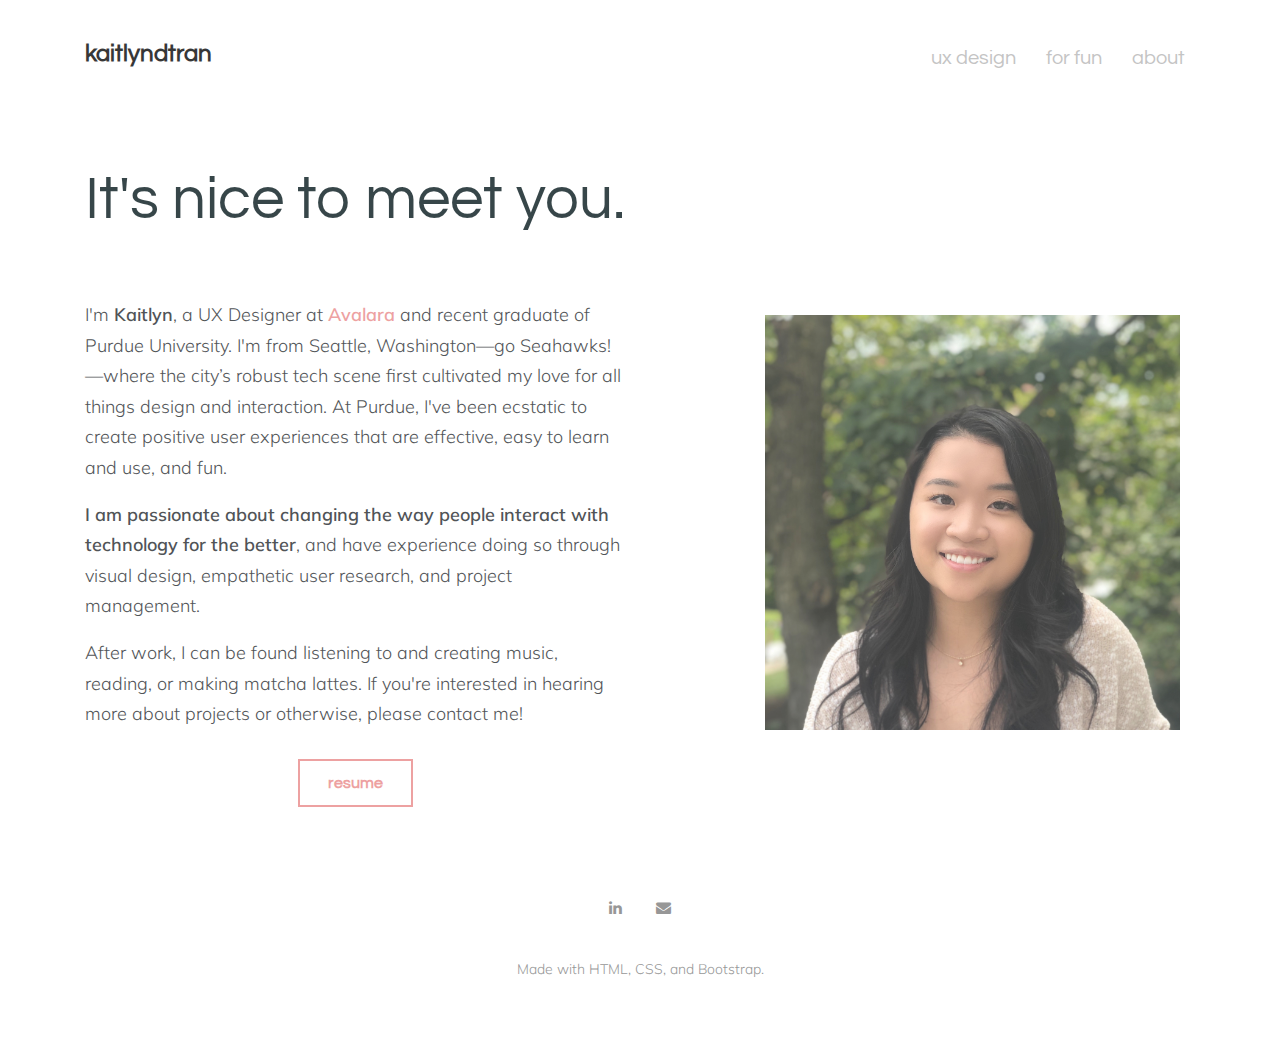
==== about.html @ 1f52c0ce "new portfolio updates" ====
<!DOCTYPE html>
<html lang="en">
<head>
	<title>Kaitlyn Tran</title>
	<meta charset="UTF-8">
	<meta name="description" content="Kaitlyn Tran">
	<meta name="keywords" content="portfolio, kaitlyn tran, kaitlyn, tran, ux design, ux, design, ui, product, management">
	<meta name="viewport" content="width=device-width, initial-scale=1.0">
	
    <!-- Favicon -->
	<!-- <link href="img/favicon/favicon.ico" rel="shortcut icon"/> -->
	<link rel="apple-touch-icon" sizes="180x180" href="/apple-touch-icon.png">
	<link rel="icon" type="image/png" sizes="32x32" href="/favicon-32x32.png">
	<link rel="icon" type="image/png" sizes="16x16" href="/favicon-16x16.png">
	<link rel="manifest" href="/site.webmanifest">
	<link rel="mask-icon" href="/safari-pinned-tab.svg" color="#ffffff">
	<meta name="msapplication-TileColor" content="#ffffff">
	<meta name="theme-color" content="#ffffff">

	<!-- Google Fonts -->
    <link href="https://fonts.googleapis.com/css?family=Muli:300,400,400i,700|Questrial:400,600,700&display=swap" rel="stylesheet">
    
	<!-- Stylesheets -->
	<link rel="stylesheet" href="css/bootstrap.min.css"/>
	<link rel="stylesheet" href="css/font-awesome.min.css"/>
	<link rel="stylesheet" href="css/magnific-popup.css"/>
	<link rel="stylesheet" href="css/style.css"/>


	<!--[if lt IE 9]>
	  <script src="https://oss.maxcdn.com/html5shiv/3.7.2/html5shiv.min.js"></script>
	  <script src="https://oss.maxcdn.com/respond/1.4.2/respond.min.js"></script>
	<![endif]-->

</head>
<body>
    <!-- Page Preloder -->
	<div id="preloder">
		<div class="loader"></div>
	</div>

	<!-- header section start -->
	<header class="header-section">
		<div class="container">
			<div class="row">
				<div class="col-lg-4 col-md-3">
					<div class="logo">
                        <h2 class="site-logo"><a href="/">kaitlyndtran</a></h2>
					</div>
				</div>
            
				<div class="col-lg-8 col-md-9">
					<nav class="main-menu">
						<ul>
							<li><a href="/">ux design</a></li>
							<li><a href="forfun">for fun</a></li>
							<li><a href="about">about</a></li>
						</ul>
					</nav>
				</div>
			</div>
		</div>
		<div class="nav-switch">
			<i class="fa fa-bars"></i>
		</div>
	</header>
	<!-- header section end -->

	<!-- intro section start -->
	<section class="intro-section">
		<div class="container text-left">
			<div class="row">
				<div class="col-xl-10">
					<h2 class="section-title">It's nice to meet you.</h2>
                    <p>
                    </p>
				</div>
			</div>
		</div>
	</section>
	<!-- intro section end -->


	<!-- page section start -->
	<section class="page-section">
		<div class="container">
			<div class="row">
				<div class="col-lg-6">
					<p>
                        I'm <b>Kaitlyn</b>, a UX Designer at <a href="https://www.avalara.com/us/en/index.html" target="_blank">Avalara</a> and recent graduate of Purdue University. 
                        I'm from Seattle, Washington—go Seahawks!—where the city’s robust tech scene first cultivated my love for all things design and interaction. At Purdue, I've been ecstatic to create positive user experiences that are effective, easy to learn and use, and fun.
                    <br>    
                    <p>
                        <b>I am passionate about changing the way people interact with technology for the better</b>, and have experience doing so through visual design, empathetic user research, and project management.
                    <br>
                    <p>
                        After work, I can be found listening to and creating music, reading, or making matcha lattes. If you're interested in hearing more about projects or otherwise, please contact me!
					</p>

					<br>
					
					<div style="text-align:center;">
						<a href="https://drive.google.com/file/d/12-QTcdTTbB1R2QkmXSNYp4z5lCqF_KoY/view?usp=sharing" target="_blank" class="site-btn">resume</a>
					</div>

				</div>
				<div class="col-lg-5 offset-lg-1">
					<figure>
						<img src="img/about/about.png" alt="aboutpicture">
					
					
					</figure>
				</div>
			</div>
		</div>
	</section>
	<!-- page section end -->

	<!-- footer section start -->
	<footer class="footer-section text-center">
		<div class="container">
			<div class="social-links">
				<a href="https://www.linkedin.com/in/kaitlyndtran/" target="_blank"><span class="fa fa-linkedin"></span></a>
				<a href="mailto:kaitlyndtran@gmail.com"><span class="fa fa-envelope"></span></a>
			</div>
		</div>
		<div class="copyright">
			Made with HTML, CSS, and Bootstrap.
		</div>
	</footer>
	<!-- footer section end -->

	<!--====== Javascripts & Jquery ======-->
	<script src="js/jquery-2.1.4.min.js"></script>
	<script src="js/bootstrap.min.js"></script>
	<!--<script src="js/mixitup.min.js"></script>
	<script src="js/magnific-popup.min.js"></script>-->
	<script src="js/main.js"></script>
</body>
</html>
---- css/style.css ----
html,
body {
  height: 100%;
  font-weight: 300;
  font-family: 'Muli', sans-serif;
}

h1,
h2,
h3,
h4,
h5,
h6 {
  color: #001418;
  margin: 0;
  font-weight: 400;
  font-family: 'Questrial', sans-serif;

}

p {
  font-size: 18px;
  /* color: #979797; */
  line-height: 1.7;
}

b {
    font-weight: 600;
}

figcaption {
  /* color: #979797; */
  text-align: center;
  font-size: 14px;
}

ul, 
ol {
  font-size: 18px;
  /* color: #979797; */
  line-height: 1.8;
  padding-left: 20px;
  margin: 0;
}

ul span {
  font-weight: 700;
}

img {
  max-width: 100%;
  padding: 15px;
}

input:focus,
select:focus,
button:focus,
textarea:focus {
  outline: none;
}

a {
  color: #e98888;
  font-weight: 600;
}
a:hover,
a:focus {
  text-decoration: none;
  outline: none;
  color: #000;
}

/*------------------------
  YouTube embedded video css
--------------------------*/
.iframe-container{
  position: relative;
  width: 100%;
  padding-bottom: 56.25%; 
  height: 0;
}
.iframe-container iframe{
  position: absolute;
  top:0;
  left: 0;
  width: 100%;
  height: 100%;
}


/*------------------------
  Helper css
--------------------------*/
.body-pad {
  padding: 0 40px;
}

.spad {
  padding: 100px 0;
}

.pt100 {
  padding-top: 100px;
}

.set-bg {
  background-repeat: no-repeat;
  background-size: cover;
}

.section-title {
  font-size: 60px;
}

.section-title span {
  color: #9500ff;
}

/*------------------------
  Common Elements
--------------------------*/
.element {
  margin-bottom: 100px;
}

.element:last-child {
  margin-bottom: 0;
}

/*=== Preloder ===*/
#preloder {
  position: fixed;
  width: 100%;
  height: 100%;
  top: 0;
  left: 0;
  z-index: 999999;
  background: #fff;
}

.loader {
  width: 30px;
  height: 30px;
  border: 3px solid #000;
  position: absolute;
  top: 50%;
  left: 50%;
  margin-top: -13px;
  margin-left: -13px;
  border-radius: 60px;
  border-left-color: transparent;
  animation: loader 0.8s linear infinite;
  -webkit-animation: loader 0.8s linear infinite;
}

@keyframes loader {
  0% {
    -webkit-transform: rotate(0deg);
            transform: rotate(0deg);
  }
  50% {
    -webkit-transform: rotate(180deg);
            transform: rotate(180deg);
  }
  100% {
    -webkit-transform: rotate(360deg);
            transform: rotate(360deg);
  }
}

@-webkit-keyframes loader {
  0% {
    -webkit-transform: rotate(0deg);
  }
  50% {
    -webkit-transform: rotate(180deg);
  }
  100% {
    -webkit-transform: rotate(360deg);
  }
}

/*=== Buttons ===*/
.site-btn {
  border-style: solid;
  border-width: 2px;
  border-color: #e98888;
  background-color: white;
  color: #e98888;
  padding: 14px 28px;
  font-size: 16px;
  cursor: pointer;
  font-family: 'Questrial', sans-serif;
  font-weight: 600;
}

.site-btn:hover {
  background-color: #e98888;
}

.site-btn.btn-fade {
  background-color: #979797;
}

.site-btn.btn-line {
  background: none;
  border: 2px solid #000;
  color: #000;
  padding: 13px 10px;
}

.site-btn.btn-line:hover {
  color: #000;
}

.site-btn.btn-line-fade {
  background: none;
  border: 2px solid #979797;
  color: #979797;
  padding: 13px 10px;
}

.site-btn.btn-line-fade:hover {
  color: #979797;
}

.site-btn:hover {
  color: #fff;
}

/*===  Tab  ===*/
.tab-element .nav-tabs {
  border-bottom: none;
  margin-bottom: 35px;
}

.tab-element .nav-tabs .nav-link {
  border: 2px solid #000;
  background: #000;
  border-radius: 0;
  margin-right: 10px;
  font-size: 14px;
  font-weight: 500;
  color: #222;
  padding: 15px 40px;
  min-width: 118px;
  font-size: 16px;
  color: #fff;
  margin-bottom: 10px;
}

.tab-element .nav-tabs .nav-item:last-child .nav-link {
  margin-right: 0;
}

.tab-element .nav-tabs .nav-link.active {
  background: transparent;
  color: #000;
}

.tab-element .tab-pane h4 {
  font-size: 18px;
  margin: 25px 0 20px;
}

.tab-element .tab-pane p {
  font-size: 14px;
}

.circle-progress {
  text-align: center;
  position: relative;
}

.circle-progress canvas {
  -webkit-transform: rotate(90deg);
  -ms-transform: rotate(90deg);
  transform: rotate(90deg);
}

.circle-progress .progress-info {
  position: absolute;
  width: 100%;
  top: 30%;
}

.circle-progress .progress-info h2 {
  font-size: 36px;
}

.circle-progress .progress-info p {
  color: #979797;
  font-size: 16px;
  line-height: normal;
}

/*===  Icon Box  ===*/
.icon-box {
  display: -webkit-box;
  display: -ms-flexbox;
  display: flex;
}

.icon-box .icon h2 {
  font-size: 60px;
}

.icon-box .icon-box-content {
  padding-left: 25px;
  padding-top: 10px;
}

.icon-box .icon-box-content h3 {
  font-size: 24px;
  margin-bottom: 25px;
}

/*------------------------
    Header Section
--------------------------*/
.header-section {
  padding-top: 40px;
  padding-bottom: 40px;
  position: relative;
}

.site-logo {
  font-size: 24px;
  font-weight: 600;
  /*padding: 20px 0 5px;*/
}

.site-logo a {
  color: #000000;
}

.main-menu ul {
  list-style: none;
  text-align: right;
  
}

.main-menu ul li {
  display: inline;
}

.main-menu ul li a {
  font-family: 'Questrial', sans-serif;
  display: inline-block;
  font-size: 20px;
  font-weight: 400;
  letter-spacing: 0px;
  color: #b4b4b4;
  margin-left: 15px;
  margin-right: 10px;
  /*padding: 20px 0 5px;*/
  transition: all 0.3 ease 0s;
}

.main-menu ul li a:hover {
  color: #3d3d3d;
}

.header-btn {
  float: right;
  margin-right: 0;
}

.nav-switch {
  display: none;
}


/*------------------------
    Intro Section
--------------------------*/
.intro-section {
  padding: 48px;
  
}

/*------------------------
    Portfolio Section
--------------------------*/
.portfolio-section {
  overflow: hidden;
}

.portfolio-filter {
  list-style: none;
  padding-bottom: 100px;
}

.portfolio-filter li {
  font-size: 16px;
  display: inline-block;
  margin-right: 30px;
  padding-bottom: 10px;
  color: #979797;
  cursor: pointer;
}

.portfolio-filter li.mixitup-control-active {
  color: #001418;
}

.portfolios-area .gallery-block {
  padding: 0;
}

.gallery-block {
  position: relative;
}

.portfolio-item {
  display: block;
  width: 100%;
  height: 600px;
  background-position: center center;
  position: relative;
  margin-bottom: 30px;
}

.portfolio-item .pi-inner {
  position: absolute;
  width: 100%;
  height: 100%;
  left: 0;
  top: 0;
  background: transparent;
  -webkit-transition: all 0.4s ease 0s;
  -o-transition: all 0.4s ease 0s;
  transition: all 0.4s ease 0s;
}

.portfolio-item .pi-inner h2 {
  opacity: 0;
  font-size: 30px;
  font-weight: 600;
  position: absolute;
  left: 50px;
  bottom: 50px;
  color: #fff;
  letter-spacing: 10px;
  -webkit-transition: all 0.3s ease 0s;
  -o-transition: all 0.3s ease 0s;
  transition: all 0.3s ease 0s;
}

.portfolio-item:hover .pi-inner {
  background: rgba(0, 0, 0, 0.3);
}

.portfolio-item:hover .pi-inner h2 {
  opacity: 1;
  letter-spacing: 0;
}

.portfolio-meta {
  padding-bottom: 45px;
}

.portfolio-meta h2 {
  font-size: 24px;
}

.portfolio-meta p {
  font-size: 14px;
  color: #a6a6a6;
  margin-bottom: 0;
}

.portfolio-intro {
  display: block;
}

.img-popup-warp .mfp-content {
  opacity: 0;
  -webkit-transform: scale(0.8);
  -ms-transform: scale(0.8);
  transform: scale(0.8);
  -webkit-transition: all 0.4s;
  -o-transition: all 0.4s;
  transition: all 0.4s;
}

.img-popup-warp.mfp-ready .mfp-content {
  opacity: 1;
  -webkit-transform: scale(1);
  -ms-transform: scale(1);
  transform: scale(1);
}

/*------------------------
    Footer Section
--------------------------*/
.footer-section {
  padding: 60px 0;
}

.footer-section .copyright {
  font-size: 14px;
  color: #979797;
}

.social-links {
  margin-top: 40px;
  margin-bottom: 40px;
}

.social-links a {
  color: #979797;
  font-size: 15px;
  margin-right: 30px;
}

.social-links a:hover {
  color: #000000;
}

.social-links a:last-child {
  margin-right: 0;
}

/*------------------------
    About Page
--------------------------*/
.pic-frame {
  position: relative;
  padding-left: 25px;
  padding-bottom: 25px;
  display: inline-block;
}

.pic-frame:after {
  position: absolute;
  content: "";
  width: calc(100% - 25px);
  height: calc(100% - 25px);
  bottom: 0;
  left: 0;
  border: 2px solid #000;
  z-index: 1;
}

.milestone {
  margin-top: 15px;
}

.milestone h2 {
  font-size: 60px;
}

.milestone h2 span {
  font-size: 18px;
  color: #979797;
}

/*===========================
  Responsive
==============================*/
@media only screen and (max-width: 1448px) {
  .home-2.container {
    width: auto;
  }
}

/* Medium screen : 992px. */
@media only screen and (min-width: 992px) and (max-width: 1199px) {
  .portfolio-item {
    height: 450px;
  }
}

/* Tablet :768px. */
@media only screen and (min-width: 768px) and (max-width: 991px) {
  .body-pad {
    padding: 0 30px;
  }
  .portfolio-item {
    height: 350px;
  }
}

/* Large Mobile :480px. */
@media only screen and (max-width: 767px) {
  .body-pad {
    padding: 0 15px;
  }
  .main-menu {
    position: absolute;
    background: #efefef;
    width: 100%;
    z-index: 999;
    left: 0;
    top: 30px;
    padding-top: 15px;
    display: none;
  }
  .main-menu ul li a {
    padding: 10px 15px;
    border-bottom: 1px solid #ddd;
    display: block;
  }
  .main-menu ul li {
    display: block;
  }
  .main-menu ul li:last-child a {
    border-bottom: none;
  }
  .home-2 {
    text-align: left;
  }
  .home-2 .main-menu {
    top: 99px;
  }
  .nav-switch {
    position: absolute;
    right: 25px;
    font-size: 30px;
    color: #333;
    top: 35px;
    display: block;
  }
  .header-btn {
    display: none;
  }
  .section-title {
    font-size: 45px;
  }
  .portfolio-filter {
    text-align: center;
  }
}

/* small Mobile :320px. */
@media only screen and (max-width: 479px) {
  .section-title {
    font-size: 30px;
  }
}
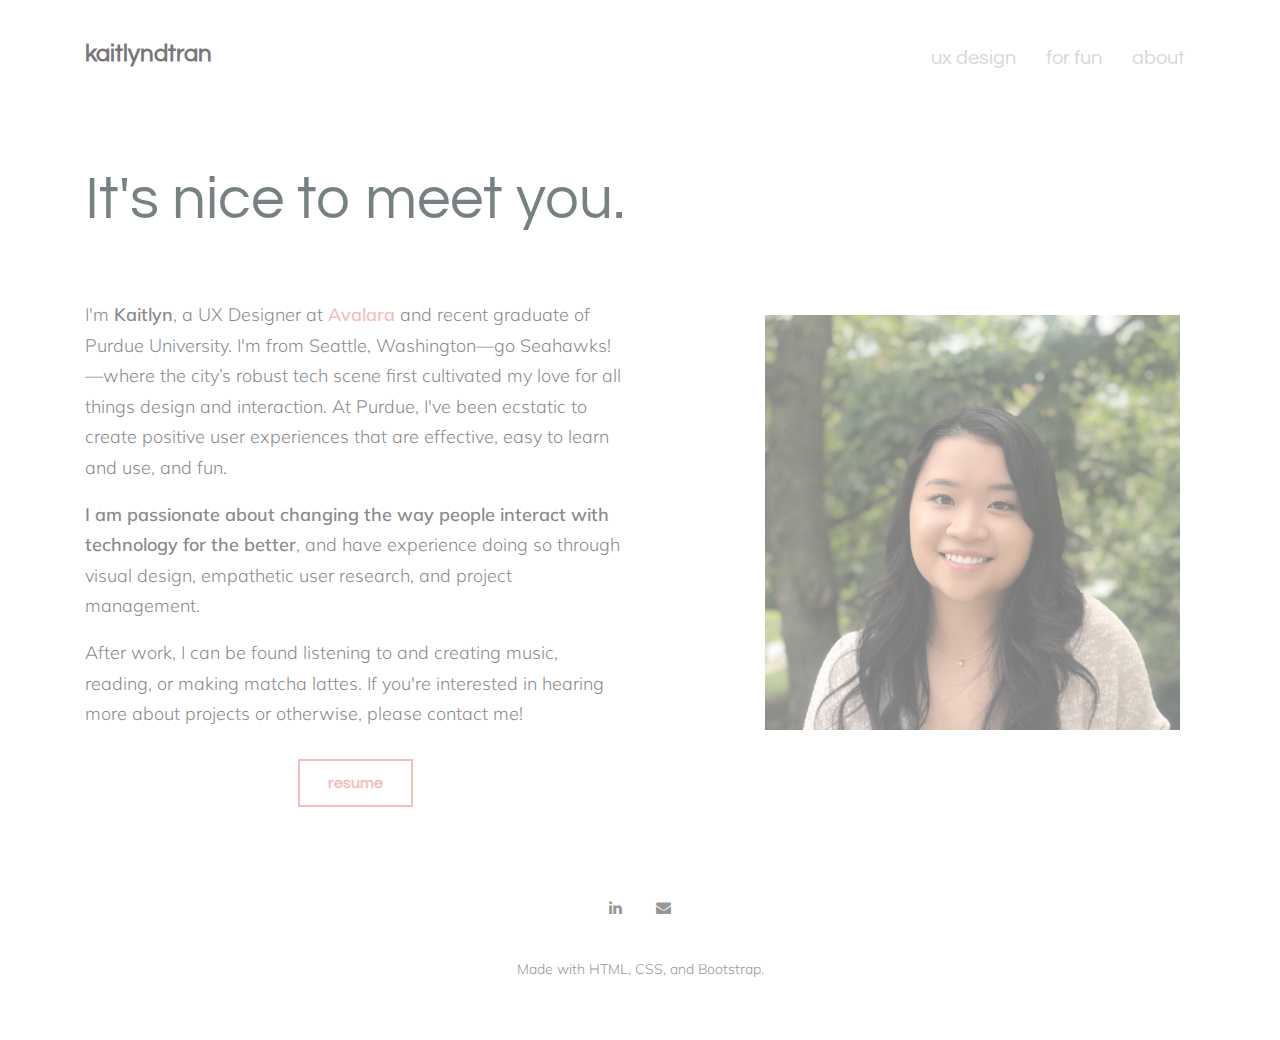
==== commit 81839a6c: "about.html" ====
--- a/about.html
+++ b/about.html
@@ -100,7 +100,7 @@
 					<br>
 					
 					<div style="text-align:center;">
-						<a href="https://drive.google.com/file/d/12-QTcdTTbB1R2QkmXSNYp4z5lCqF_KoY/view?usp=sharing" target="_blank" class="site-btn">resume</a>
+						<a href="https://drive.google.com/file/d/1LqJcOhUikD7xGFqP0Oa3w9S_HsXSFdx3/view?usp=sharing" target="_blank" class="site-btn">resume</a>
 					</div>
 
 				</div>
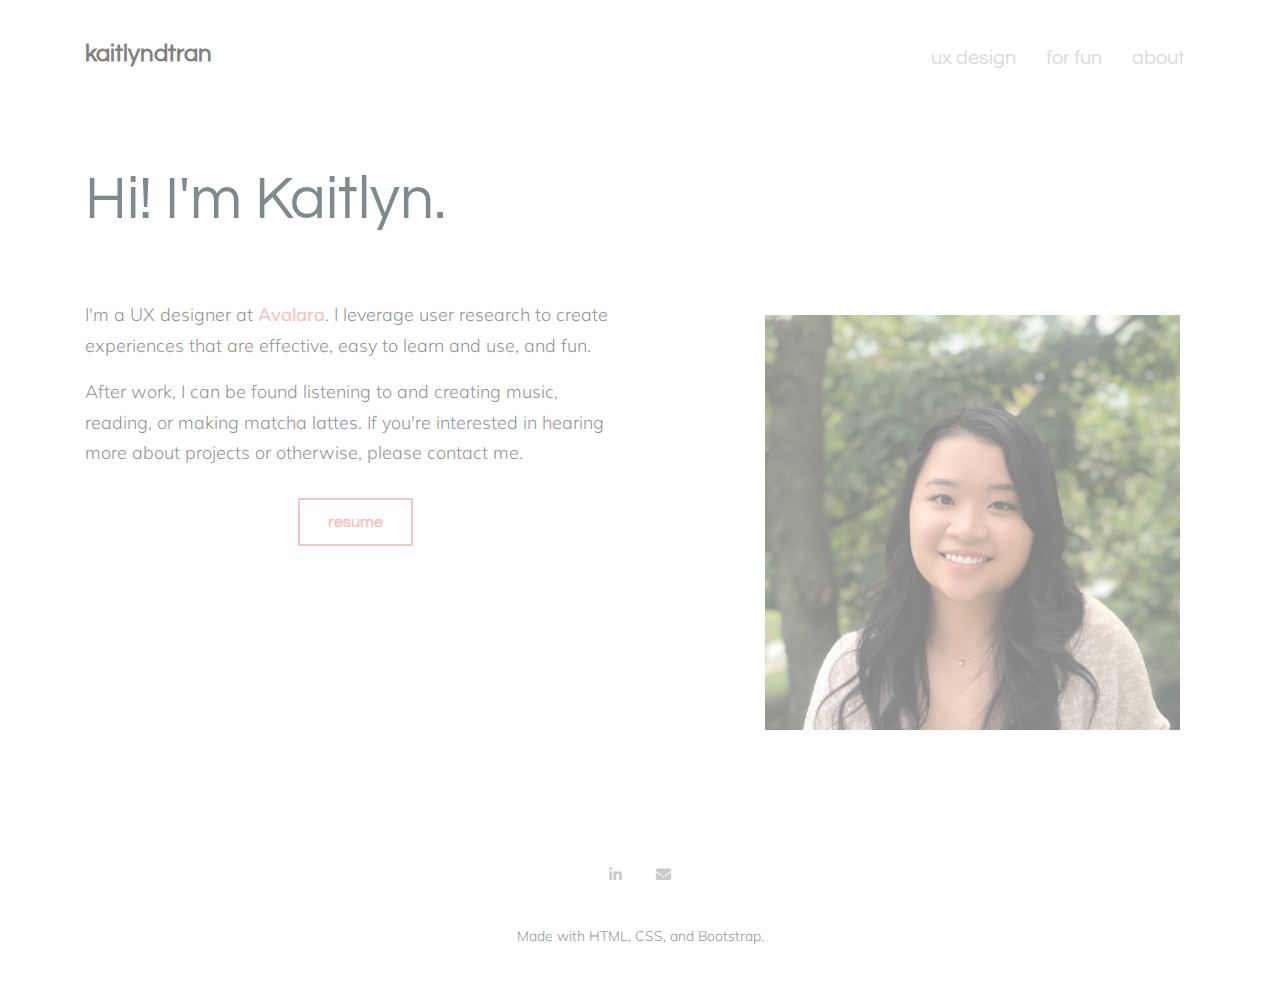
==== commit 9c3d244b: "feb update" ====
--- a/about.html
+++ b/about.html
@@ -71,7 +71,7 @@
 		<div class="container text-left">
 			<div class="row">
 				<div class="col-xl-10">
-					<h2 class="section-title">It's nice to meet you.</h2>
+					<h2 class="section-title">Hi! I'm Kaitlyn.</h2>
                     <p>
                     </p>
 				</div>
@@ -87,20 +87,16 @@
 			<div class="row">
 				<div class="col-lg-6">
 					<p>
-                        I'm <b>Kaitlyn</b>, a UX Designer at <a href="https://www.avalara.com/us/en/index.html" target="_blank">Avalara</a> and recent graduate of Purdue University. 
-                        I'm from Seattle, Washington—go Seahawks!—where the city’s robust tech scene first cultivated my love for all things design and interaction. At Purdue, I've been ecstatic to create positive user experiences that are effective, easy to learn and use, and fun.
-                    <br>    
-                    <p>
-                        <b>I am passionate about changing the way people interact with technology for the better</b>, and have experience doing so through visual design, empathetic user research, and project management.
+                        I'm a UX designer at <a href="https://www.avalara.com/us/en/index.html" target="_blank">Avalara</a>. I leverage user research to create experiences that are effective, easy to learn and use, and fun.
                     <br>
                     <p>
-                        After work, I can be found listening to and creating music, reading, or making matcha lattes. If you're interested in hearing more about projects or otherwise, please contact me!
+                        After work, I can be found listening to and creating music, reading, or making matcha lattes. If you're interested in hearing more about projects or otherwise, please contact me.
 					</p>
 
 					<br>
 					
 					<div style="text-align:center;">
-						<a href="https://drive.google.com/file/d/1LqJcOhUikD7xGFqP0Oa3w9S_HsXSFdx3/view?usp=sharing" target="_blank" class="site-btn">resume</a>
+						<a href="https://drive.google.com/file/d/1lFDj12O-zWvqENtXYfIx56NQjYwF8bTg/view?usp=sharing" target="_blank" class="site-btn">resume</a>
 					</div>
 
 				</div>
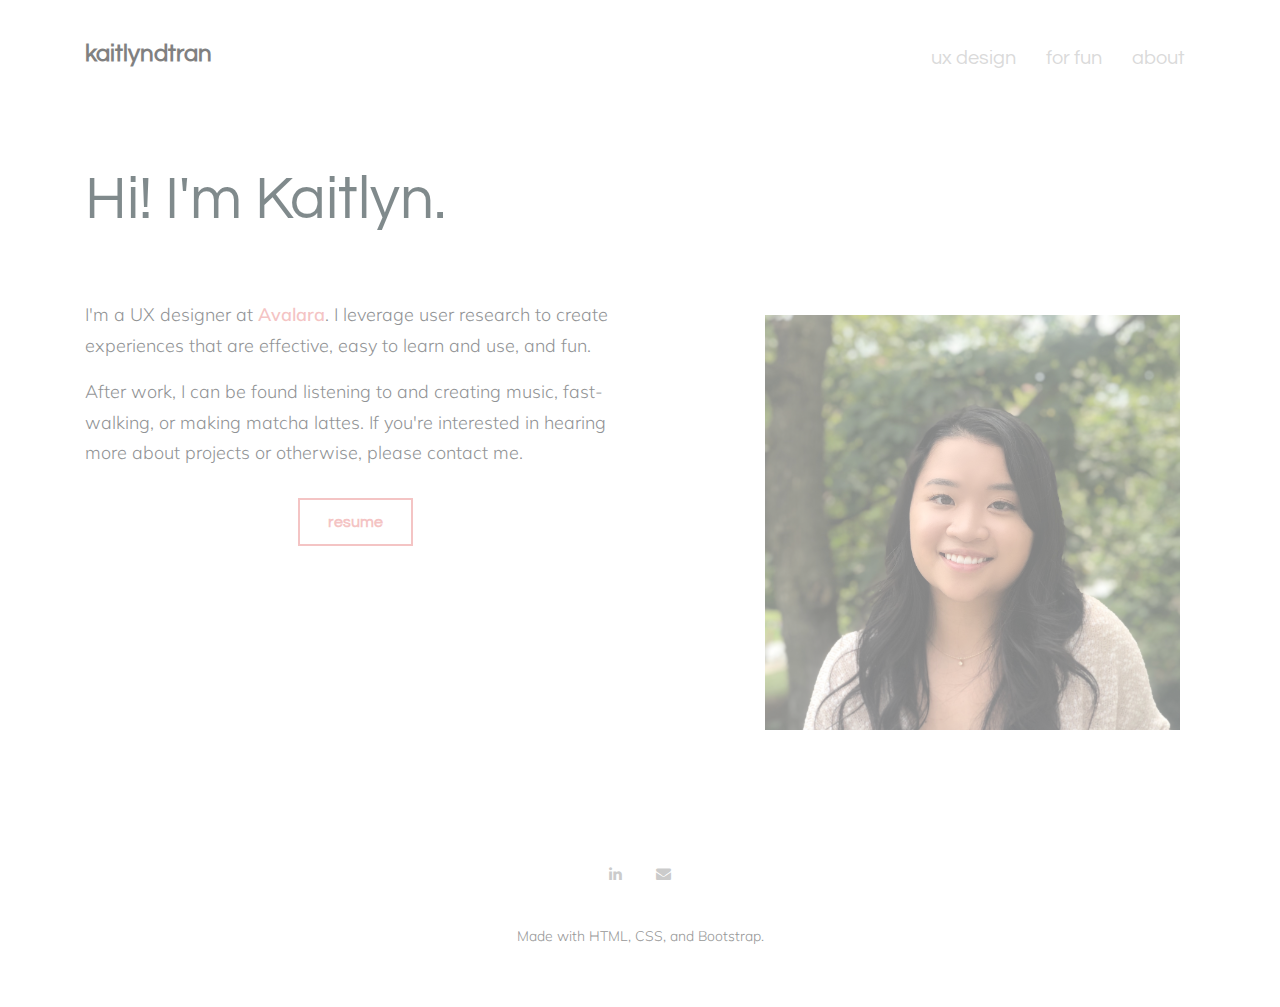
==== commit 2621b740: "about update" ====
--- a/about.html
+++ b/about.html
@@ -90,7 +90,7 @@
                         I'm a UX designer at <a href="https://www.avalara.com/us/en/index.html" target="_blank">Avalara</a>. I leverage user research to create experiences that are effective, easy to learn and use, and fun.
                     <br>
                     <p>
-                        After work, I can be found listening to and creating music, reading, or making matcha lattes. If you're interested in hearing more about projects or otherwise, please contact me.
+                        After work, I can be found listening to and creating music, fast-walking, or making matcha lattes. If you're interested in hearing more about projects or otherwise, please contact me.
 					</p>
 
 					<br>
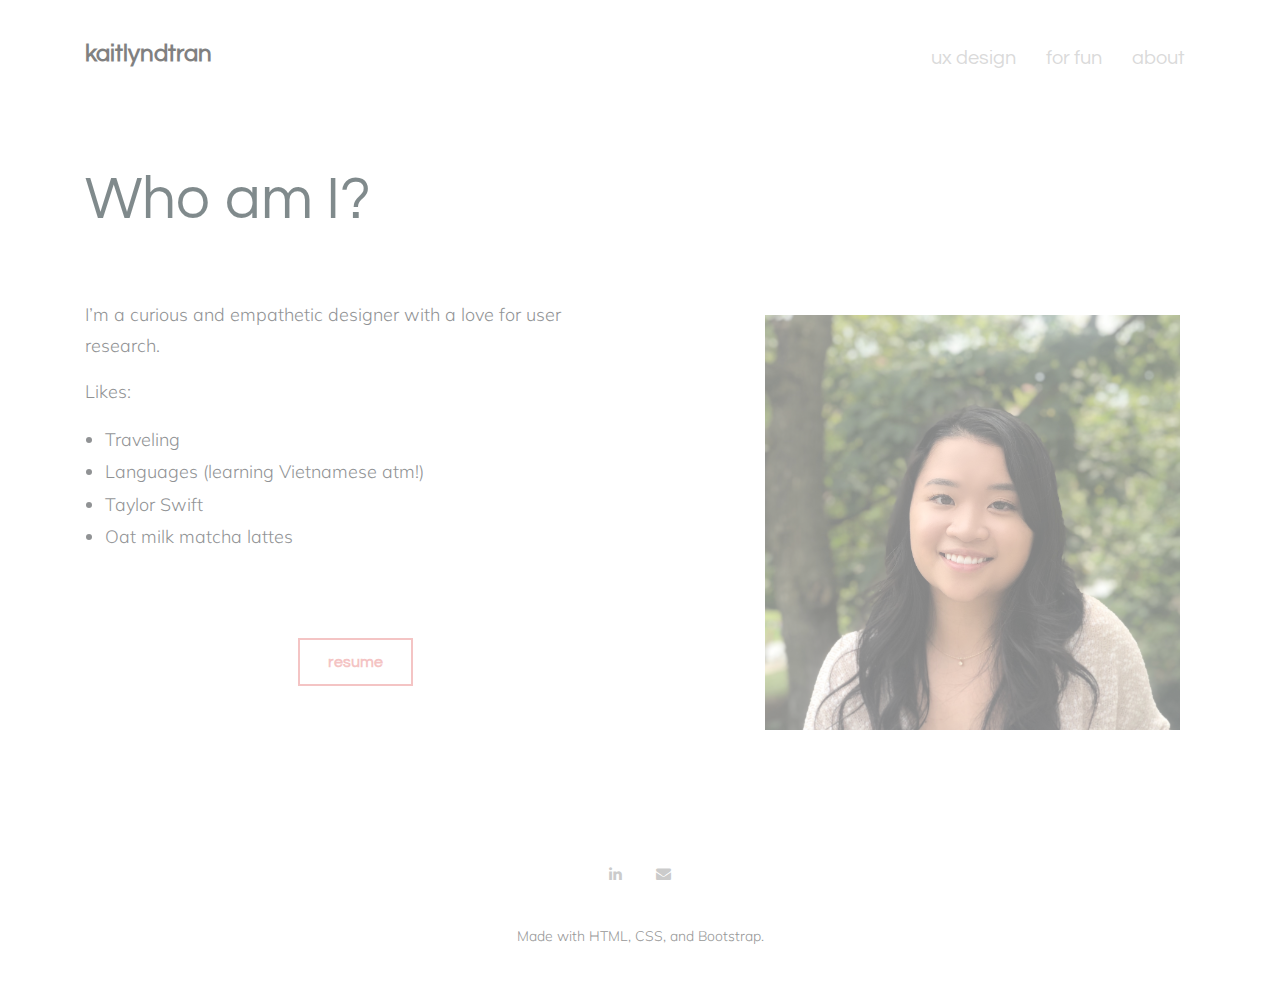
==== commit 423cfaf8: "Add files via upload" ====
--- a/about.html
+++ b/about.html
@@ -71,7 +71,7 @@
 		<div class="container text-left">
 			<div class="row">
 				<div class="col-xl-10">
-					<h2 class="section-title">Hi! I'm Kaitlyn.</h2>
+					<h2 class="section-title">Who am I?</h2>
                     <p>
                     </p>
 				</div>
@@ -87,16 +87,28 @@
 			<div class="row">
 				<div class="col-lg-6">
 					<p>
-                        I'm a UX designer at <a href="https://www.avalara.com/us/en/index.html" target="_blank">Avalara</a>. I leverage user research to create experiences that are effective, easy to learn and use, and fun.
+                        I’m a curious and empathetic designer with a love for user research.
                     <br>
                     <p>
-                        After work, I can be found listening to and creating music, fast-walking, or making matcha lattes. If you're interested in hearing more about projects or otherwise, please contact me.
+                        Likes:
 					</p>
+                    
+                <ul>
+                    <li>Traveling</li>
+                    <li>Languages (learning Vietnamese atm!)</li>
+                    <li>Taylor Swift</li>
+                    <li>Oat milk matcha lattes</li>
+                    
+                    </ul>
+                    
 
 					<br>
+                    <br>
+                    <br>
+                    <br>
 					
 					<div style="text-align:center;">
-						<a href="https://drive.google.com/file/d/1lFDj12O-zWvqENtXYfIx56NQjYwF8bTg/view?usp=sharing" target="_blank" class="site-btn">resume</a>
+						<a href="https://drive.google.com/file/d/10gFJhAGlAqARNzb8FTAwUKnFBEUQMuFb/view?usp=sharing" target="_blank" class="site-btn">resume</a>
 					</div>
 
 				</div>
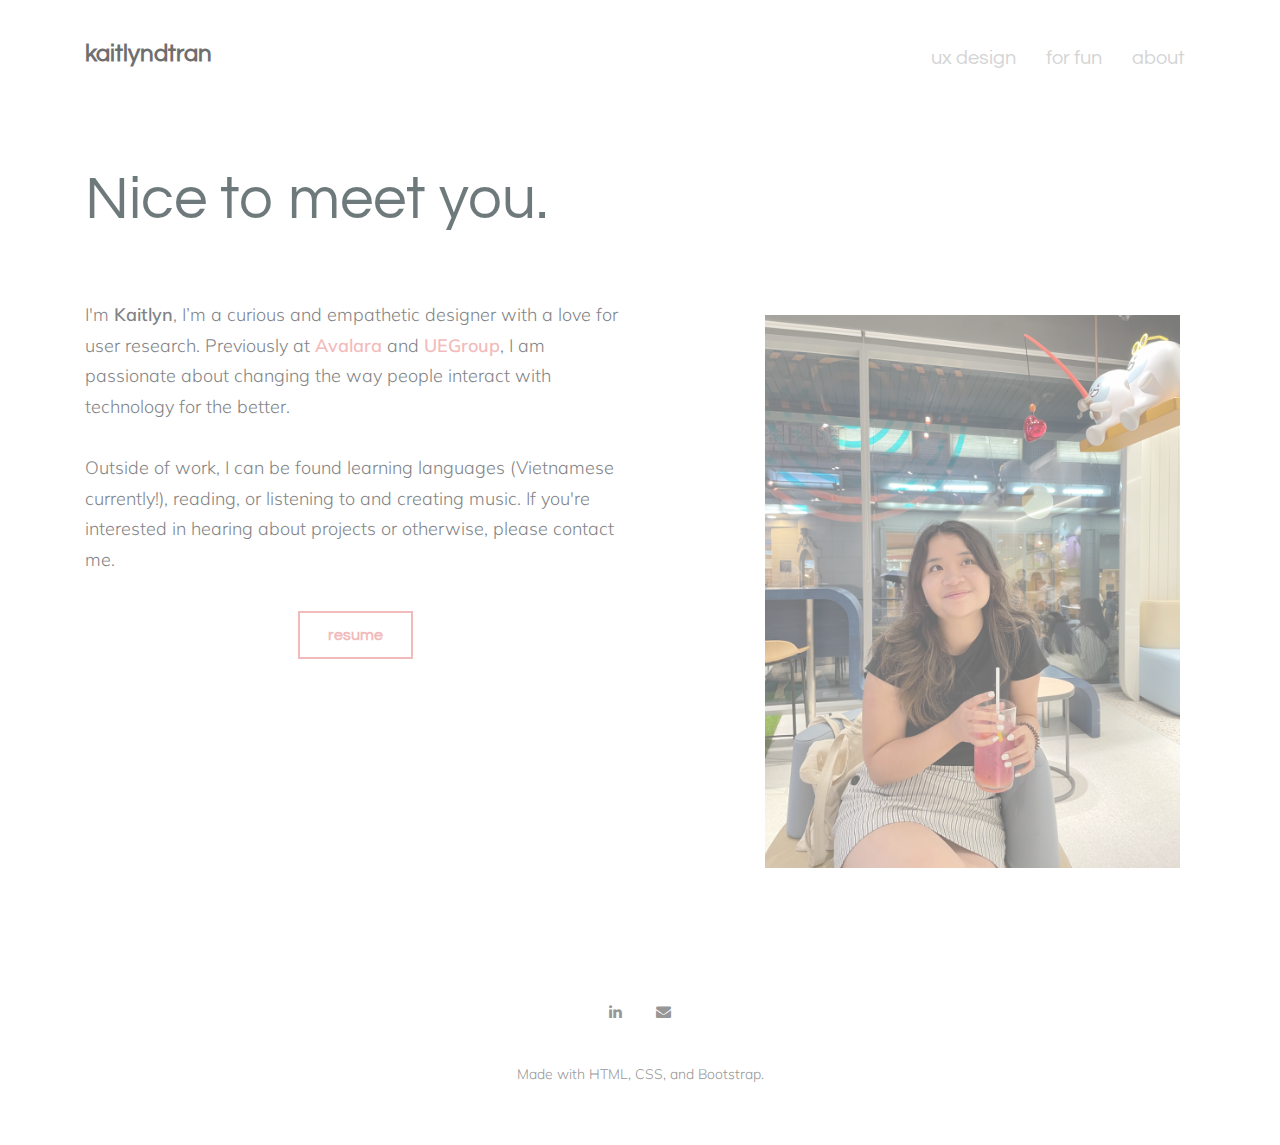
==== commit 56f74642: "Add files via upload" ====
--- a/about.html
+++ b/about.html
@@ -71,7 +71,7 @@
 		<div class="container text-left">
 			<div class="row">
 				<div class="col-xl-10">
-					<h2 class="section-title">Who am I?</h2>
+					<h2 class="section-title">Nice to meet you.</h2>
                     <p>
                     </p>
 				</div>
@@ -87,25 +87,14 @@
 			<div class="row">
 				<div class="col-lg-6">
 					<p>
-                        I’m a curious and empathetic designer with a love for user research.
-                    <br>
-                    <p>
-                        Likes:
-					</p>
-                    
-                <ul>
-                    <li>Traveling</li>
-                    <li>Languages (learning Vietnamese atm!)</li>
-                    <li>Taylor Swift</li>
-                    <li>Oat milk matcha lattes</li>
-                    
-                    </ul>
-                    
-
-					<br>
+                        I'm <b>Kaitlyn</b>, I’m a curious and empathetic designer with a love for user research. Previously at <a href="https://www.avalara.com/us/en/index.html" target="_blank">Avalara</a> and <a href="https://www.uegroup.com/" target="_blank">UEGroup</a>, I am passionate about changing the way people interact with technology for the better.
+                        
                     <br>
                     <br>
+                        Outside of work, I can be found learning languages (Vietnamese currently!), reading, or listening to and creating music. If you're interested in hearing about projects or otherwise, please contact me.
                     <br>
+                    <br>
+                    </p>
 					
 					<div style="text-align:center;">
 						<a href="https://drive.google.com/file/d/10gFJhAGlAqARNzb8FTAwUKnFBEUQMuFb/view?usp=sharing" target="_blank" class="site-btn">resume</a>
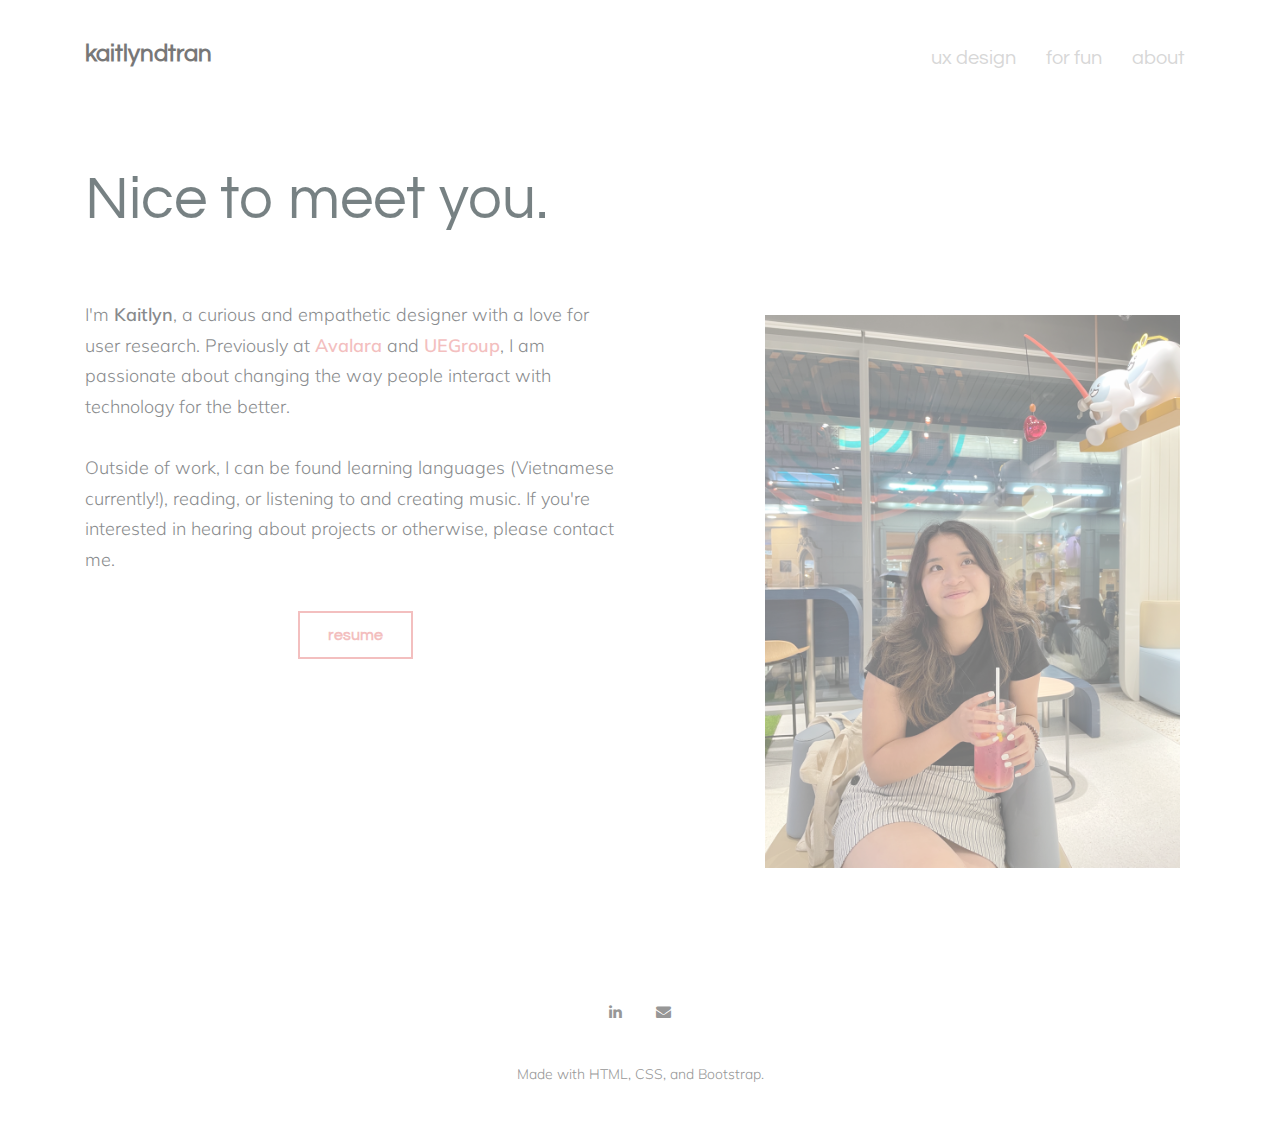
==== commit d2da3600: "Update about.html" ====
--- a/about.html
+++ b/about.html
@@ -87,7 +87,7 @@
 			<div class="row">
 				<div class="col-lg-6">
 					<p>
-                        I'm <b>Kaitlyn</b>, I’m a curious and empathetic designer with a love for user research. Previously at <a href="https://www.avalara.com/us/en/index.html" target="_blank">Avalara</a> and <a href="https://www.uegroup.com/" target="_blank">UEGroup</a>, I am passionate about changing the way people interact with technology for the better.
+                        I'm <b>Kaitlyn</b>, a curious and empathetic designer with a love for user research. Previously at <a href="https://www.avalara.com/us/en/index.html" target="_blank">Avalara</a> and <a href="https://www.uegroup.com/" target="_blank">UEGroup</a>, I am passionate about changing the way people interact with technology for the better.
                         
                     <br>
                     <br>
@@ -97,7 +97,7 @@
                     </p>
 					
 					<div style="text-align:center;">
-						<a href="https://drive.google.com/file/d/10gFJhAGlAqARNzb8FTAwUKnFBEUQMuFb/view?usp=sharing" target="_blank" class="site-btn">resume</a>
+						<a href="https://drive.google.com/file/d/1v6Z44fIxCfoEXPXo995GYfcOf_fNPxVy/view?usp=sharing" target="_blank" class="site-btn">resume</a>
 					</div>
 
 				</div>
@@ -134,4 +134,4 @@
 	<script src="js/magnific-popup.min.js"></script>-->
 	<script src="js/main.js"></script>
 </body>
-</html>+</html>
